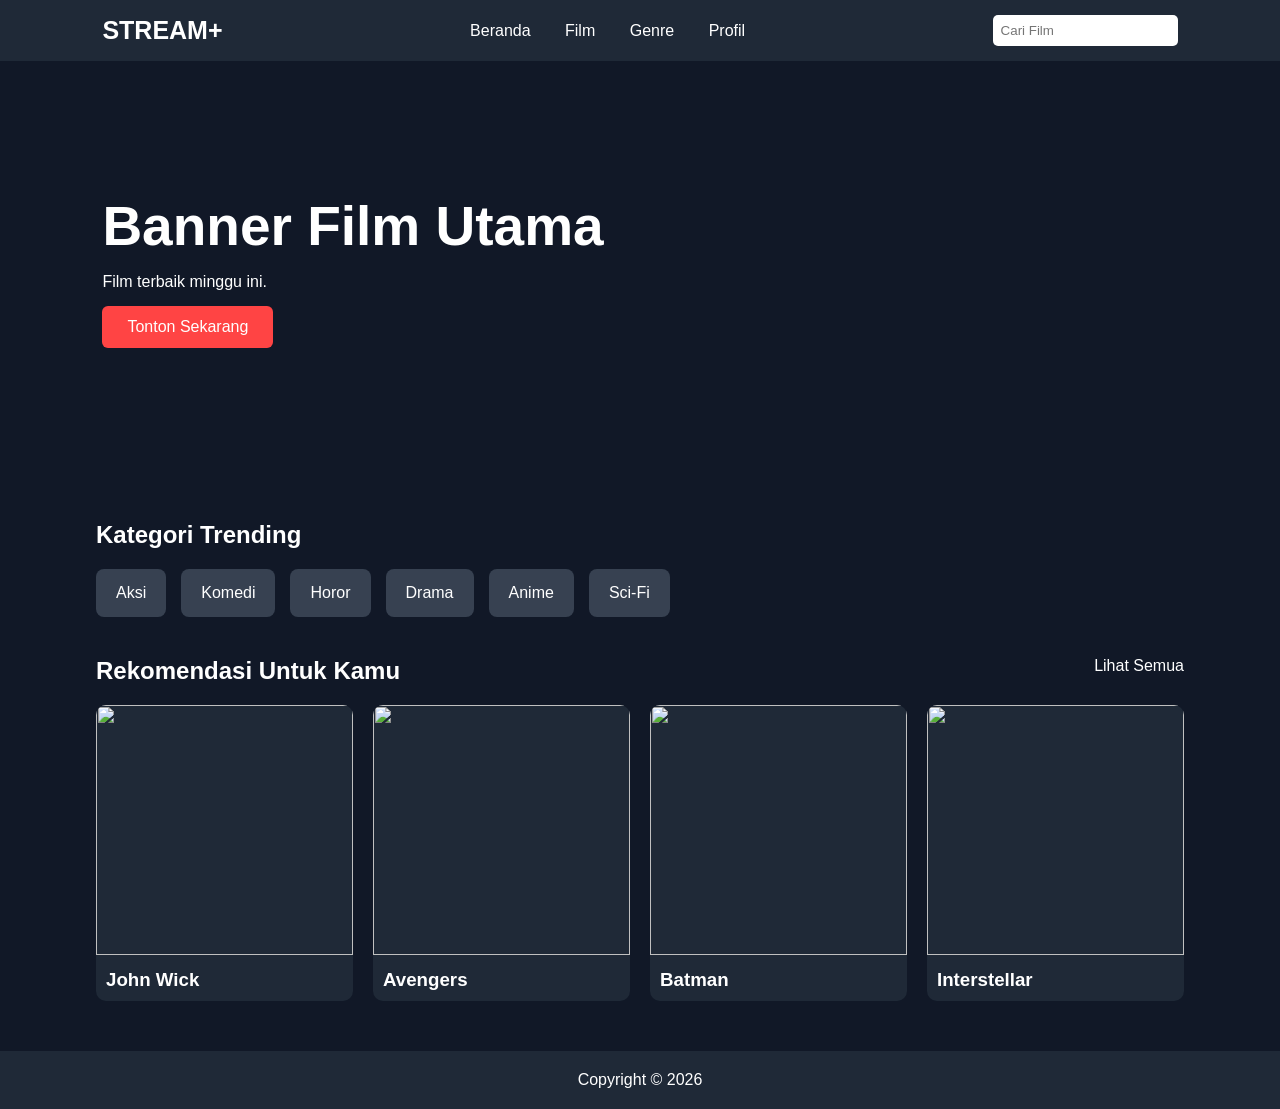
==== index.html @ 58c723fd "Add Files" ====
<!DOCTYPE html>
<html>

<head>
    <title>Streaming Film</title>

    <link rel="stylesheet" href="style.css">
</head>

<body>

<header>

<div class="logo">STREAM+</div>

<nav>

<a href="index.html">Beranda</a>

<a href="film.html">Film</a>

<a href="genre.html">Genre</a>

<a href="profile.html">Profil</a>

</nav>

<div class="search">
<input type="text" placeholder="Cari Film">
</div>

</header>


<div class="banner">

<div>

<h1>Banner Film Utama</h1>

<p>Film terbaik minggu ini.</p>

<a href="film.html" class="btn">Tonton Sekarang</a>

</div>

</div>


<div class="container">

<section>

<div class="section-title">

<h2>Kategori Trending</h2>

</div>

<div class="genre-list">

<div class="genre">Aksi</div>

<div class="genre">Komedi</div>

<div class="genre">Horor</div>

<div class="genre">Drama</div>

<div class="genre">Anime</div>

<div class="genre">Sci-Fi</div>

</div>

</section>

<section>

<div class="section-title">

<h2>Rekomendasi Untuk Kamu</h2>

<a href="film.html">Lihat Semua</a>

</div>

<div class="cards">

<div class="card">
<img src="images/film1.jpg">
<h3>John Wick</h3>
</div>

<div class="card">
<img src="images/film2.jpg">
<h3>Avengers</h3>
</div>

<div class="card">
<img src="images/film3.jpg">
<h3>Batman</h3>
</div>

<div class="card">
<img src="images/film1.jpg">
<h3>Interstellar</h3>
</div>

</div>

</section>

</div>

<footer>

Copyright © 2026

</footer>

</body>
</html>
---- style.css ----
*{
    margin:0;
    padding:0;
    box-sizing:border-box;
    font-family:Arial, Helvetica, sans-serif;
}

body{
    background:#111827;
    color:white;
}

a{
    text-decoration:none;
    color:white;
}

header{
    background:#1f2937;
    display:flex;
    justify-content:space-between;
    align-items:center;
    padding:15px 8%;
    position:sticky;
    top:0;
}

.logo{
    font-size:25px;
    font-weight:bold;
}

nav a{
    margin:0 15px;
    transition:.3s;
}

nav a:hover{
    color:#ff4444;
}

.search input{
    padding:8px;
    border:none;
    border-radius:5px;
}

.banner{
    width:100%;
    height:420px;
    background:url("../images/banner.jpg") center/cover;
    display:flex;
    align-items:center;
    padding-left:8%;
}

.banner h1{
    font-size:55px;
}

.banner p{
    margin:15px 0;
}

.btn{
    background:#ff4444;
    color:white;
    padding:12px 25px;
    border-radius:6px;
    display:inline-block;
}

.container{
    width:85%;
    margin:auto;
}

section{
    margin:40px 0;
}

.section-title{
    display:flex;
    justify-content:space-between;
    margin-bottom:20px;
}

.cards{
    display:grid;
    grid-template-columns:repeat(auto-fit,minmax(180px,1fr));
    gap:20px;
}

.card{
    background:#1f2937;
    border-radius:10px;
    overflow:hidden;
    transition:.3s;
}

.card:hover{
    transform:translateY(-8px);
}

.card img{
    width:100%;
    height:250px;
    object-fit:cover;
}

.card h3{
    padding:10px;
}

.genre-list{
    display:flex;
    gap:15px;
    flex-wrap:wrap;
}

.genre{
    background:#374151;
    padding:15px 20px;
    border-radius:8px;
}

footer{
    text-align:center;
    padding:20px;
    background:#1f2937;
    margin-top:50px;
}

.profile{
    width:85%;
    margin:50px auto;
    display:flex;
    gap:40px;
}

.profile img{
    width:180px;
    border-radius:50%;
}

.info h2{
    margin-bottom:10px;
}

.setting{
    margin-top:40px;
}

.setting div{
    background:#1f2937;
    margin:10px 0;
    padding:15px;
    border-radius:8px;
}

.genre-container{
    display:grid;
    grid-template-columns:repeat(auto-fit,minmax(180px,1fr));
    gap:20px;
    margin-top:30px;
}

.genre-card{
    background:#1f2937;
    padding:40px;
    border-radius:10px;
    text-align:center;
    font-size:22px;
    cursor:pointer;
    transition:.3s;
}

.genre-card:hover{
    background:#ff4444;
}

.poster{
    width:300px;
    border-radius:10px;
}

.detail{
    display:flex;
    gap:40px;
    margin-top:40px;
}

.detail-info h1{
    margin-bottom:20px;
}

.detail-info p{
    margin:15px 0;
}

.similar{
    display:grid;
    grid-template-columns:repeat(3,1fr);
    gap:20px;
}
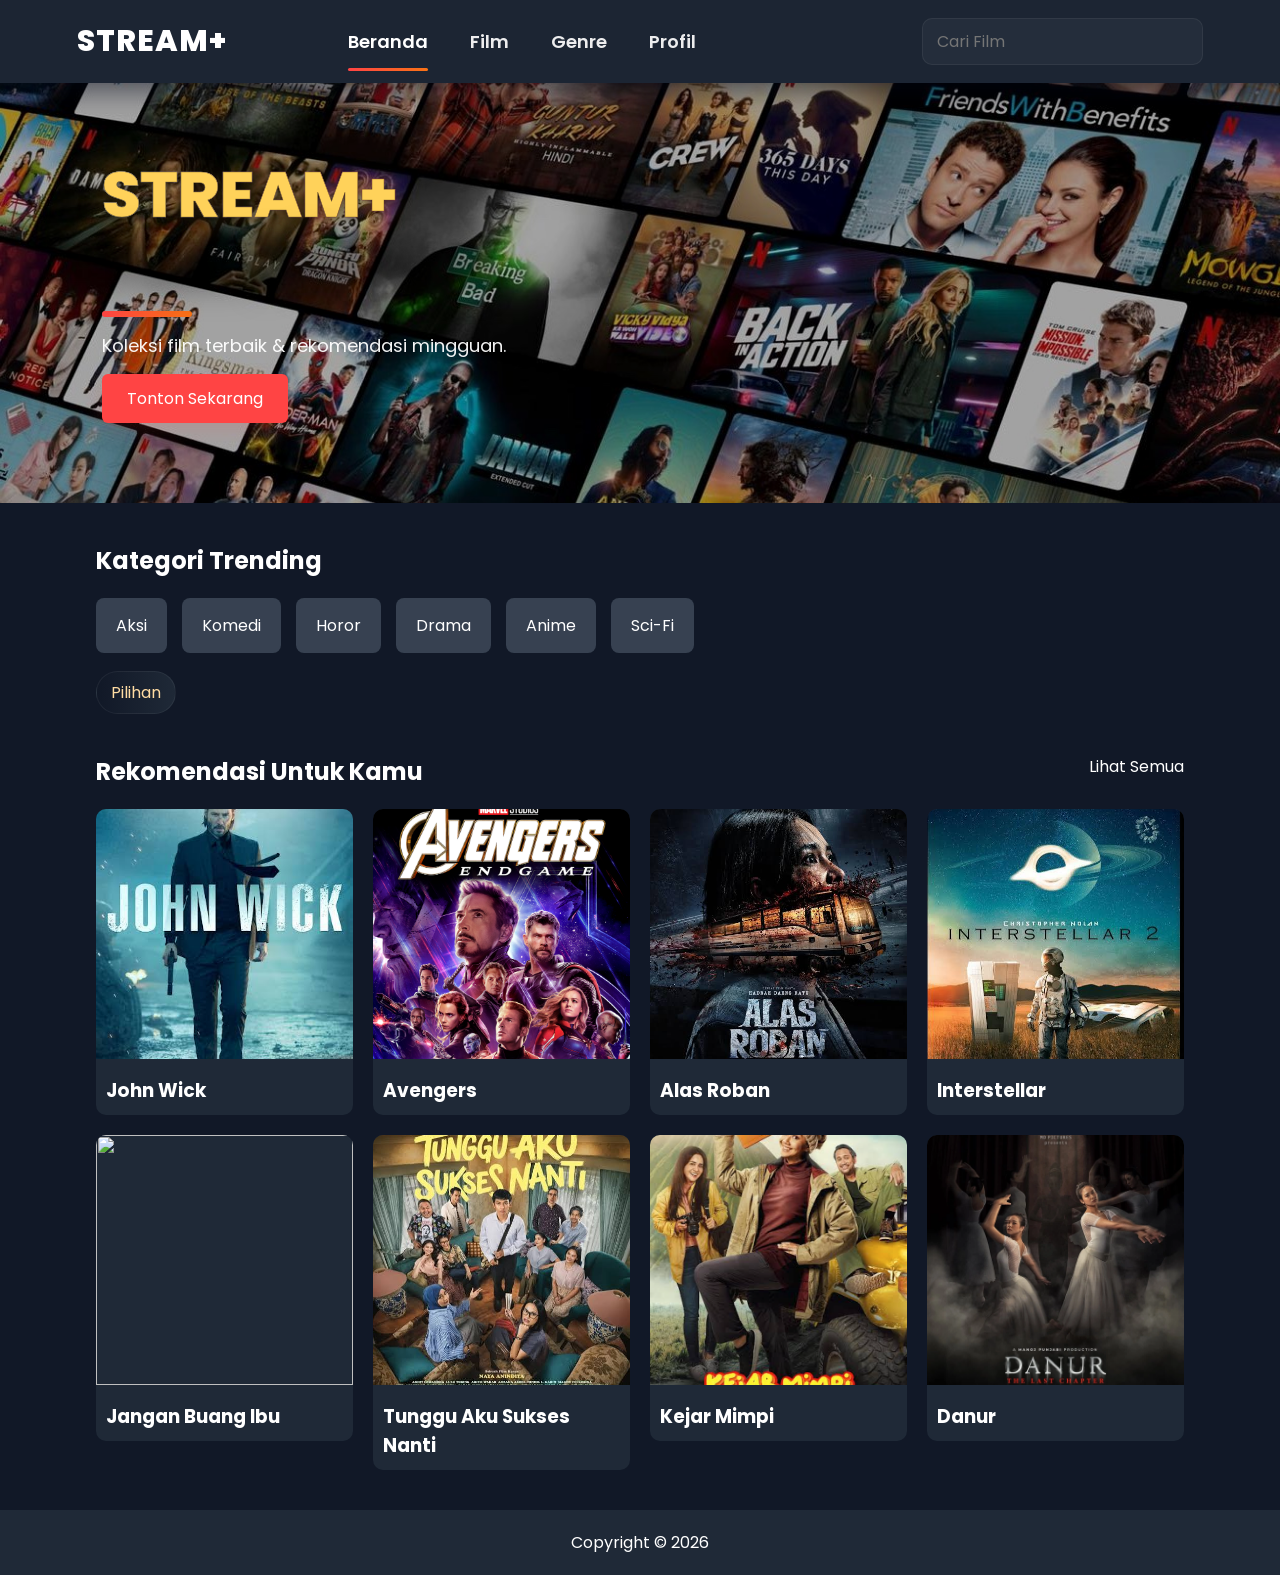
==== commit c2d6fa67: "Push semua perubahan prototipe.imk ke GitHub" ====
--- a/index.html
+++ b/index.html
@@ -4,6 +4,7 @@
 <head>
     <title>Streaming Film</title>
 
+    <link href="https://fonts.googleapis.com/css2?family=Bebas+Neue&family=Poppins:wght@400;600;800&display=swap" rel="stylesheet">
     <link rel="stylesheet" href="style.css">
 </head>
 
@@ -26,7 +27,12 @@
 </nav>
 
 <div class="search">
-<input type="text" placeholder="Cari Film">
+</div>
+
+    <div class="search">
+        <input id="site-search" type="text" placeholder="Cari Film">
+        <ul id="search-suggestions" class="search-suggestions" style="display:none;"></ul>
+    </div>
 </div>
 
 </header>
@@ -34,11 +40,13 @@
 
 <div class="banner">
 
-<div>
-
-<h1>Banner Film Utama</h1>
-
-<p>Film terbaik minggu ini.</p>
+<img src="banner.jpg" alt="Banner Film" class="banner-photo">
+
+<div class="banner-text">
+
+<h1 class="banner-title"><span class="stream-name">STREAM+</span> <span class="title-accent">Film Pilihan</span></h1>
+
+<p class="banner-sub">Koleksi film terbaik & rekomendasi mingguan.</p>
 
 <a href="film.html" class="btn">Tonton Sekarang</a>
 
@@ -59,19 +67,21 @@
 
 <div class="genre-list">
 
-<div class="genre">Aksi</div>
-
-<div class="genre">Komedi</div>
-
-<div class="genre">Horor</div>
-
-<div class="genre">Drama</div>
-
-<div class="genre">Anime</div>
-
-<div class="genre">Sci-Fi</div>
-
-</div>
+<a class="genre" href="genre.html?genre=Aksi">Aksi</a>
+
+<a class="genre" href="genre.html?genre=Komedi">Komedi</a>
+
+<a class="genre" href="genre.html?genre=Horor">Horor</a>
+
+<a class="genre" href="genre.html?genre=Drama">Drama</a>
+
+<a class="genre" href="genre.html?genre=Anime">Anime</a>
+
+<a class="genre" href="genre.html?genre=Sci-Fi">Sci-Fi</a>
+
+</div>
+
+<a href="genre.html" class="choice-link">Pilihan</a>
 
 </section>
 
@@ -85,31 +95,60 @@
 
 </div>
 
-<div class="cards">
-
-<div class="card">
-<img src="images/film1.jpg">
+<div class="cards cards-vertical">
+
+<a href="film.html?title=John%20Wick" class="card-link" data-title="John Wick" data-video="video/Johnwick.mp4"><div class="card">
+<img src="Johnwick.jpeg">
 <h3>John Wick</h3>
-</div>
-
-<div class="card">
-<img src="images/film2.jpg">
+</div></a>
+
+<a href="film.html?title=Avengers" class="card-link" data-title="Avengers" data-video="https://www.w3schools.com/html/mov_bbb.mp4"><div class="card">
+<img src="avenger.png">
 <h3>Avengers</h3>
-</div>
-
-<div class="card">
-<img src="images/film3.jpg">
-<h3>Batman</h3>
-</div>
-
-<div class="card">
-<img src="images/film1.jpg">
+</div></a>
+
+<a href="film.html?title=Alas%20Roban" class="card-link" data-title="Alas Roban" data-video="https://www.w3schools.com/html/mov_bbb.mp4"><div class="card">
+<img src="alasroban.jpeg">
+<h3>Alas Roban</h3>
+</div></a>
+
+<a href="film.html?title=Interstellar" class="card-link" data-title="Interstellar" data-video="https://www.w3schools.com/html/mov_bbb.mp4"><div class="card">
+<img src="interstelar.jpeg">
 <h3>Interstellar</h3>
-</div>
-
-</div>
-
-</section>
+</div></a>
+
+<a href="film.html?title=Extraction" class="card-link" data-title="Jangan Buang Ibu" data-video="video/Janganbuangibu.mp4"><div class="card">
+<img src="janganbuangibu.jpg">
+<h3>Jangan Buang Ibu</h3>
+</div></a>
+
+<a href="film.html?title=Avatar" class="card-link" data-title="Tunggu Aku Sukses Nanti" data-video="https://www.w3schools.com/html/mov_bbb.mp4"><div class="card">
+<img src="images/tunggusukses.jpeg">
+<h3>Tunggu Aku Sukses Nanti</h3>
+</div></a>
+
+<a href="film.html?title=The%20Conjuring" class="card-link" data-title="Kejar Mimpi" data-video="https://www.w3schools.com/html/mov_bbb.mp4"><div class="card">
+<img src="Kejarmimpi.jpg">
+<h3>Kejar Mimpi</h3>
+</div></a>
+
+<a href="film.html?title=Harry%20Potter" class="card-link" data-title="Danur" data-video="https://www.w3schools.com/html/mov_bbb.mp4"><div class="card">
+<img src="Danur.jpg">
+<h3>Danur</h3>
+</div></a>
+
+</div>
+
+<div id="home-player" class="player-section" style="display:none;">
+    <div class="player-header">
+        <h2 id="home-player-title">Now Playing</h2>
+        <button id="home-player-close" class="btn btn-ghost">Tutup</button>
+    </div>
+    <video id="home-film-video" controls preload="metadata" style="width:100%;border-radius:16px;background:#000;">
+        <source src="" type="video/mp4">
+        Browser Anda tidak mendukung pemutar video ini.
+    </video>
+</div>
 
 </div>
 
@@ -120,4 +159,103 @@
 </footer>
 
 </body>
-</html>+</html>
+
+<script>
+// Site-wide quick search suggestions
+const filmsIndex = [
+    {title:'John Wick', url:'film.html?title=John%20Wick'},
+    {title:'Avengers', url:'film.html?title=Avengers'},
+    {title:'Batman', url:'film.html?title=Batman'},
+    {title:'Interstellar', url:'film.html?title=Interstellar'},
+    {title:'Extraction', url:'film.html?title=Extraction'},
+    {title:'Fast Furious', url:'film.html?title=Fast%20Furious'},
+    {title:'The Raid', url:'film.html?title=The%20Raid'},
+    {title:'Mission Impossible', url:'film.html?title=Mission%20Impossible'},
+    {title:'Deadpool', url:'film.html?title=Deadpool'},
+    {title:'Superbad', url:'film.html?title=Superbad'},
+    {title:'21 Jump Street', url:'film.html?title=21%20Jump%20Street'},
+    {title:'The Conjuring', url:'film.html?title=The%20Conjuring'},
+    {title:'Insidious', url:'film.html?title=Insidious'},
+    {title:'The Notebook', url:'film.html?title=The%20Notebook'},
+    {title:'Avatar', url:'film.html?title=Avatar'},
+    {title:'Harry Potter', url:'film.html?title=Harry%20Potter'},
+    {title:'The Godfather', url:'film.html?title=The%20Godfather'},
+    {title:'Toy Story', url:'film.html?title=Toy%20Story'}
+];
+
+function attachSearchInput(){
+    const input = document.getElementById('site-search');
+    const sug = document.getElementById('search-suggestions');
+    if(!input || !sug) return;
+    let active = -1;
+    input.addEventListener('input', ()=>{
+        const v = input.value.trim().toLowerCase();
+        if(!v){ sug.style.display='none'; sug.innerHTML=''; return; }
+        const matches = filmsIndex.filter(f=>f.title.toLowerCase().includes(v)).slice(0,8);
+        sug.innerHTML = matches.map(m=>`<li tabindex="0" data-url="${m.url}">${m.title}</li>`).join('');
+        sug.style.display = matches.length? 'block':'none';
+        active = -1;
+    });
+    input.addEventListener('keydown',(e)=>{
+        const items = sug.querySelectorAll('li');
+        if(e.key === 'ArrowDown'){ e.preventDefault(); active = Math.min(active+1, items.length-1); updateActive(items, active); }
+        else if(e.key === 'ArrowUp'){ e.preventDefault(); active = Math.max(active-1, 0); updateActive(items, active); }
+        else if(e.key === 'Enter'){ e.preventDefault(); if(active>=0 && items[active]) window.location.href = items[active].dataset.url; else if(input.value.trim()) { window.location.href = 'film.html?title='+encodeURIComponent(input.value.trim()); } }
+        else if(e.key === 'Escape'){ sug.style.display='none'; }
+    });
+    sug.addEventListener('click',(ev)=>{
+        const li = ev.target.closest('li');
+        if(!li) return; window.location.href = li.dataset.url;
+    });
+    function updateActive(items, idx){ items.forEach(i=>i.classList.remove('active')); if(items[idx]) items[idx].classList.add('active'); }
+}
+
+document.addEventListener('DOMContentLoaded', attachSearchInput);
+</script>
+
+<script>
+(function(){
+    const links = document.querySelectorAll('.card-link[data-video]');
+    const playerSection = document.getElementById('home-player');
+    const playerTitle = document.getElementById('home-player-title');
+    const playerVideo = document.getElementById('home-film-video');
+    const playerSource = playerVideo.querySelector('source');
+    const closeBtn = document.getElementById('home-player-close');
+
+    function openPlayer(link){
+        const videoSrc = link.dataset.video;
+        const title = link.dataset.title || link.querySelector('h3')?.textContent || 'Film';
+        if(!videoSrc) return;
+        playerTitle.textContent = title;
+        playerSource.src = videoSrc;
+        playerVideo.load();
+        playerVideo.play().catch(()=>{});
+        playerSection.style.display = 'block';
+        playerSection.scrollIntoView({behavior:'smooth', block:'start'});
+    }
+
+    links.forEach(link=>{
+        link.addEventListener('click', (event)=>{
+            event.preventDefault();
+            openPlayer(link);
+        });
+    });
+    closeBtn.addEventListener('click', ()=>{
+        playerVideo.pause();
+        playerSection.style.display = 'none';
+    });
+})();
+</script>
+
+<script>
+// mark active nav link
+document.addEventListener('DOMContentLoaded', ()=>{
+    const path = window.location.pathname.split('/').pop() || 'index.html';
+    document.querySelectorAll('nav a').forEach(a=>{
+        const href = a.getAttribute('href');
+        if(href === path || (href === 'index.html' && path === '')) a.classList.add('active');
+        if(href === path) a.classList.add('active');
+    });
+});
+</script>
--- a/style.css
+++ b/style.css
@@ -2,13 +2,34 @@
     margin:0;
     padding:0;
     box-sizing:border-box;
-    font-family:Arial, Helvetica, sans-serif;
+    font-family:'Poppins', Arial, Helvetica, sans-serif;
 }
 
 body{
     background:#111827;
     color:white;
-}
+    min-height:100vh;
+    display:flex;
+    flex-direction:column;
+}
+
+/* Background specific to profile page */
+.profile-page{
+    position:relative;
+    background:linear-gradient(135deg,#071428 0%,#0b1220 60%,#041021 100%);
+    background-image: linear-gradient(135deg,#071428 0%,#0b1220 60%,#041021 100%), repeating-linear-gradient(45deg, rgba(255,255,255,0.02) 0 2px, transparent 2px 8px);
+    background-blend-mode:overlay,normal;
+    background-size:cover;
+    min-height:100vh;
+}
+
+.profile-page .container{
+    background:linear-gradient(180deg, rgba(255,255,255,0.02), rgba(255,255,255,0.01));
+    padding:28px;
+    border-radius:14px;
+    overflow:hidden;
+}
+
 
 a{
     text-decoration:none;
@@ -16,50 +37,197 @@
 }
 
 header{
-    background:#1f2937;
+    background:rgba(31,41,55,0.85);
+    backdrop-filter:blur(6px);
     display:flex;
     justify-content:space-between;
     align-items:center;
-    padding:15px 8%;
+    padding:18px 6%;
     position:sticky;
     top:0;
+    z-index:60;
+    box-shadow:0 6px 30px rgba(2,6,23,0.6);
 }
 
 .logo{
-    font-size:25px;
-    font-weight:bold;
+    font-size:30px;
+    font-weight:800;
+    letter-spacing:1px;
+    color:linear-gradient(90deg,#fff,#ffd25a);
+}
+
+nav{
+    display:flex;
+    gap:6px;
+    align-items:center;
 }
 
 nav a{
-    margin:0 15px;
-    transition:.3s;
-}
-
-nav a:hover{
-    color:#ff4444;
+    margin:0 6px;
+    padding:8px 12px;
+    border-radius:8px;
+    font-size:18px;
+    font-weight:600;
+    color:rgba(255,255,255,0.92);
+    position:relative;
+    transition:transform .18s ease, color .18s ease;
+}
+
+nav a::after{
+    content:'';
+    position:absolute;
+    left:12px;
+    right:12px;
+    height:3px;
+    bottom:-8px;
+    background:linear-gradient(90deg,#ff4444,#f97316);
+    transform:scaleX(0);
+    transform-origin:left center;
+    transition:transform .25s ease, opacity .25s ease;
+    opacity:0;
+    border-radius:6px;
+}
+
+nav a:hover{transform:translateY(-3px); color:#fff;}
+
+nav a:hover::after{transform:scaleX(1); opacity:1}
+
+nav a.active{color:#fff;}
+
+nav a.active::after{transform:scaleX(1); opacity:1}
+
+@media(max-width:760px){
+    .logo{font-size:24px}
+    nav a{font-size:15px;padding:6px 8px}
 }
 
 .search input{
-    padding:8px;
+    padding:10px 14px;
     border:none;
-    border-radius:5px;
+    border-radius:10px;
+    font-size:16px;
+    width:clamp(180px,22vw,420px);
+    min-width:160px;
+    outline:none;
+    background:rgba(255,255,255,0.04);
+    color:#ffffff;
+    border:1px solid rgba(255,255,255,0.06);
+}
+
+/* search suggestions dropdown */
+.search{
+    position:relative;
+}
+
+.search-suggestions{
+    position:absolute;
+    top:calc(100% + 8px);
+    left:0;
+    width:100%;
+    background:linear-gradient(180deg,#0f1724,#111827);
+    border:1px solid rgba(255,255,255,0.06);
+    border-radius:8px;
+    box-shadow:0 8px 30px rgba(2,6,23,0.6);
+    z-index:50;
+    max-height:280px;
+    overflow:auto;
+}
+
+.search-suggestions li{
+    list-style:none;
+    padding:10px 12px;
+    cursor:pointer;
+    color:#e6eef8;
+    border-bottom:1px solid rgba(255,255,255,0.02);
+}
+
+.search-suggestions li:hover,
+.search-suggestions li.active{
+    background:rgba(255,68,68,0.08);
+    color:#fff;
+}
+
+.highlight{
+    box-shadow:0 0 0 4px rgba(255,68,68,0.08) inset, 0 12px 30px rgba(0,0,0,0.6);
+    transform:translateY(-6px);
 }
 
 .banner{
+    position:relative;
     width:100%;
     height:420px;
-    background:url("../images/banner.jpg") center/cover;
+    background:#000;
     display:flex;
     align-items:center;
     padding-left:8%;
-}
-
-.banner h1{
-    font-size:55px;
-}
-
-.banner p{
+    overflow:hidden;
+}
+
+.banner-photo{
+    position:absolute;
+    inset:0;
+    width:100%;
+    height:100%;
+    object-fit:cover;
+    opacity:0.85;
+}
+
+.banner-text{
+    position:relative;
+    z-index:1;
+    max-width:560px;
+}
+
+.banner-title{
+    font-size:clamp(32px,5vw,64px);
+    font-weight:800;
+    line-height:1;
+    background:linear-gradient(90deg,#ffffff 0%,#ff7a7a 50%,#ffd25a 100%);
+    -webkit-background-clip:text;
+    background-clip:text;
+    color:transparent;
+    text-shadow:0 8px 30px rgba(0,0,0,0.6);
+    letter-spacing:-1px;
+    margin:0;
+    display:inline-block;
+}
+
+.banner-title{font-family:'Bebas Neue', 'Poppins', sans-serif;}
+
+.title-accent{
+    display:inline-block;
+    transform:translateY(-4px);
+}
+
+/* make STREAM+ in banner stand out */
+.stream-name{
+    color:#ffd25a !important;
+    -webkit-text-stroke:0.6px rgba(0,0,0,0.45);
+    text-shadow:0 8px 30px rgba(255,183,77,0.18), 0 2px 8px rgba(0,0,0,0.6);
+    display:inline-block;
+}
+
+.banner-title::after{
+    content:"";
+    display:block;
+    height:6px;
+    width:90px;
+    background:linear-gradient(90deg,#ff4444,#f97316);
+    border-radius:999px;
+    margin-top:14px;
+    animation:glowSlide 3s infinite;
+}
+
+@keyframes glowSlide{
+    0%{transform:translateX(-12px);opacity:0}
+    50%{transform:translateX(0);opacity:1}
+    100%{transform:translateX(12px);opacity:0}
+}
+
+.banner-sub{
     margin:15px 0;
+    color:rgba(255,255,255,0.95);
+    font-size:18px;
 }
 
 .btn{
@@ -68,7 +236,11 @@
     padding:12px 25px;
     border-radius:6px;
     display:inline-block;
-}
+    box-shadow:0 8px 20px rgba(255,68,68,0.15);
+    transition:transform .18s ease, box-shadow .18s ease;
+}
+
+.btn:hover{transform:translateY(-4px);box-shadow:0 16px 30px rgba(255,68,68,0.2);}
 
 .container{
     width:85%;
@@ -87,8 +259,20 @@
 
 .cards{
     display:grid;
-    grid-template-columns:repeat(auto-fit,minmax(180px,1fr));
+    grid-template-columns:repeat(4,minmax(180px,1fr));
     gap:20px;
+}
+
+@media (max-width: 1024px) {
+    .cards{
+        grid-template-columns:repeat(2,minmax(180px,1fr));
+    }
+}
+
+@media (max-width: 640px) {
+    .cards{
+        grid-template-columns:1fr;
+    }
 }
 
 .card{
@@ -124,23 +308,139 @@
     border-radius:8px;
 }
 
+.choice-link{
+    display:inline-block;
+    margin-top:18px;
+    background:linear-gradient(90deg,#111827,#1f2937);
+    color:#ffdca3;
+    padding:8px 14px;
+    border-radius:999px;
+    border:1px solid rgba(255,255,255,0.06);
+    transition:transform .15s ease, box-shadow .15s ease;
+}
+
+.choice-link:hover{transform:translateY(-3px);box-shadow:0 8px 20px rgba(0,0,0,0.5);}
+
+.card-link{display:block;text-decoration:none;color:inherit;}
+
 footer{
     text-align:center;
     padding:20px;
     background:#1f2937;
-    margin-top:50px;
+    margin-top:auto;
+}
+
+.bottom-marquee{
+    overflow:hidden;
+    background:rgba(255,255,255,0.05);
+    border:1px solid rgba(255,255,255,0.08);
+    border-radius:999px;
+    margin:30px 0 10px;
+    padding:12px 18px;
+    position:relative;
+}
+
+.profile-page > .bottom-marquee{
+    margin-top:auto;
+    width:85%;
+    margin-left:auto;
+    margin-right:auto;
+}
+
+.marquee-track{
+    display:inline-flex;
+    gap:3rem;
+    white-space:nowrap;
+    animation:marquee 22s linear infinite;
+}
+
+.marquee-track span{
+    color:#e5e7eb;
+    font-size:0.95rem;
+    letter-spacing:0.02em;
+}
+
+@keyframes marquee{
+    0%{transform:translateX(0);}
+    100%{transform:translateX(-50%);}
 }
 
 .profile{
-    width:85%;
+    width:90%;
     margin:50px auto;
-    display:flex;
-    gap:40px;
+    display:grid;
+    grid-template-columns:1.4fr 1.2fr;
+    gap:60px;
+    align-items:start;
+}
+
+.profile-main{
+    display:flex;
+    gap:36px;
+    align-items:flex-start;
+    min-width:0;
 }
 
 .profile img{
-    width:180px;
+    width:220px;
+    height:auto;
     border-radius:50%;
+    object-fit:cover;
+}
+
+.recommendation-panel{
+    background:#111827;
+    border:1px solid rgba(255,255,255,0.08);
+    border-radius:20px;
+    padding:22px;
+    display:flex;
+    flex-direction:column;
+    gap:16px;
+    max-width:420px;
+    justify-self:end;
+    margin-left:auto;
+}
+
+.recommendation-panel h3{
+    margin:0;
+    font-size:1.15rem;
+    color:#fff;
+}
+
+.recommendation-card{
+    display:flex;
+    gap:12px;
+    background:rgba(255,255,255,0.04);
+    border:1px solid rgba(255,255,255,0.08);
+    border-radius:16px;
+    padding:10px;
+    align-items:center;
+    text-decoration:none;
+    color:inherit;
+    transition:transform .18s ease, background .18s ease;
+}
+
+.recommendation-card:hover{
+    transform:translateY(-2px);
+    background:rgba(255,255,255,0.08);
+}
+
+.recommendation-card img{
+    width:56px;
+    height:80px;
+    object-fit:cover;
+    border-radius:12px;
+}
+
+.recommendation-card h4{
+    margin:0 0 4px;
+    font-size:0.92rem;
+}
+
+.recommendation-card p{
+    margin:0;
+    color:rgba(229,231,235,0.8);
+    font-size:0.9rem;
 }
 
 .info h2{
@@ -157,6 +457,10 @@
     padding:15px;
     border-radius:8px;
 }
+
+/* Make profile action items look clickable */
+.setting div{cursor:pointer;transition:transform .12s ease, background .12s ease}
+.setting div:hover{transform:translateY(-4px);background:#111827}
 
 .genre-container{
     display:grid;
@@ -179,10 +483,45 @@
     background:#ff4444;
 }
 
+.genre-card a{
+    color:inherit;
+    text-decoration:none;
+    display:block;
+    width:100%;
+    height:100%;
+}
+
 .poster{
     width:300px;
     border-radius:10px;
 }
+
+/* Profile / Modal styles */
+.auth-actions{display:flex;gap:12px;justify-content:flex-end;margin:20px 0}
+.btn-outline{background:transparent;border:1px solid rgba(255,255,255,0.12);color:#fff;padding:8px 14px;border-radius:8px}
+.btn-ghost{background:transparent;color:#ffdca3;border:1px dashed rgba(255,255,255,0.04);padding:8px 12px;border-radius:8px}
+
+.profile{display:flex;gap:24px;align-items:center}
+.profile img{width:280px;height:auto;border-radius:50%;object-fit:cover}
+
+/* explicit avatar class for guest/profile images */
+.avatar-large{width:clamp(180px,28vw,280px);height:auto;border-radius:50%;object-fit:cover}
+.profile .info{max-width:640px}
+.profile.reveal{animation:popIn .6s cubic-bezier(.2,.9,.28,1) both}
+@keyframes popIn{0{opacity:0;transform:translateY(8px) scale(.98)}100{opacity:1;transform:none}}
+
+.modal{position:fixed;inset:0;display:flex;align-items:center;justify-content:center;background:linear-gradient(rgba(2,6,23,0.6),rgba(2,6,23,0.85));opacity:0;pointer-events:none;transition:opacity .18s ease;z-index:120}
+.modal.open{opacity:1;pointer-events:auto}
+.modal-panel{width:420px;background:linear-gradient(180deg,#0b1220,#0f1724);padding:22px;border-radius:12px;box-shadow:0 30px 80px rgba(2,6,23,0.7);position:relative;border:1px solid rgba(255,255,255,0.04);color:#e6eef8}
+.modal-panel h3{margin:0 0 12px 0;font-size:20px}
+.modal-panel label{display:block;margin:10px 0}
+.modal-panel input{width:100%;padding:10px;border-radius:8px;border:1px solid rgba(255,255,255,0.06);background:rgba(255,255,255,0.02);color:#fff}
+.modal-actions{display:flex;gap:10px;justify-content:flex-end;margin-top:14px}
+.modal-close{position:absolute;right:10px;top:8px;background:transparent;border:none;color:#9aa6b2;font-size:18px}
+.login-success{display:flex;flex-direction:column;align-items:center;gap:10px;margin-top:8px;color:#bbf7d0}
+.login-success svg{display:block}
+
+.highlight{box-shadow:0 0 0 4px rgba(255,68,68,0.08) inset, 0 12px 30px rgba(0,0,0,0.6);transform:translateY(-6px)}
 
 .detail{
     display:flex;
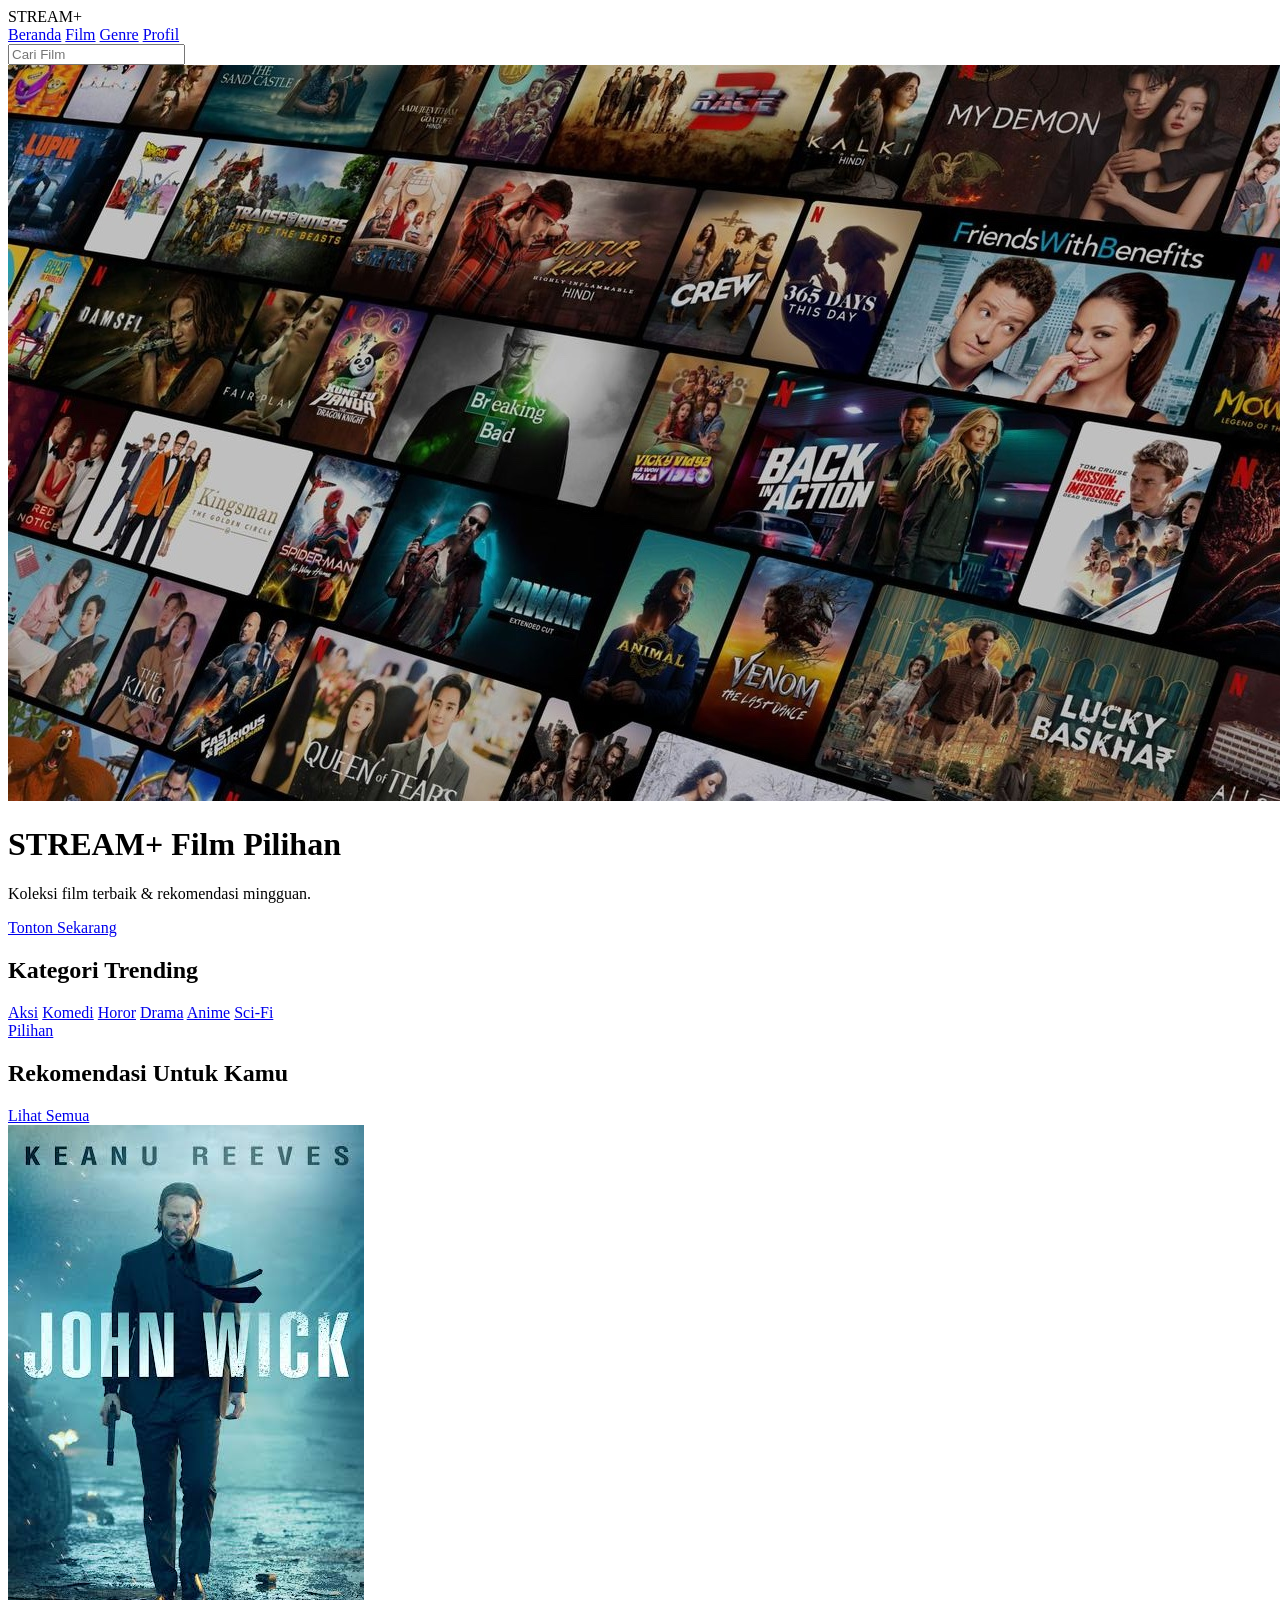
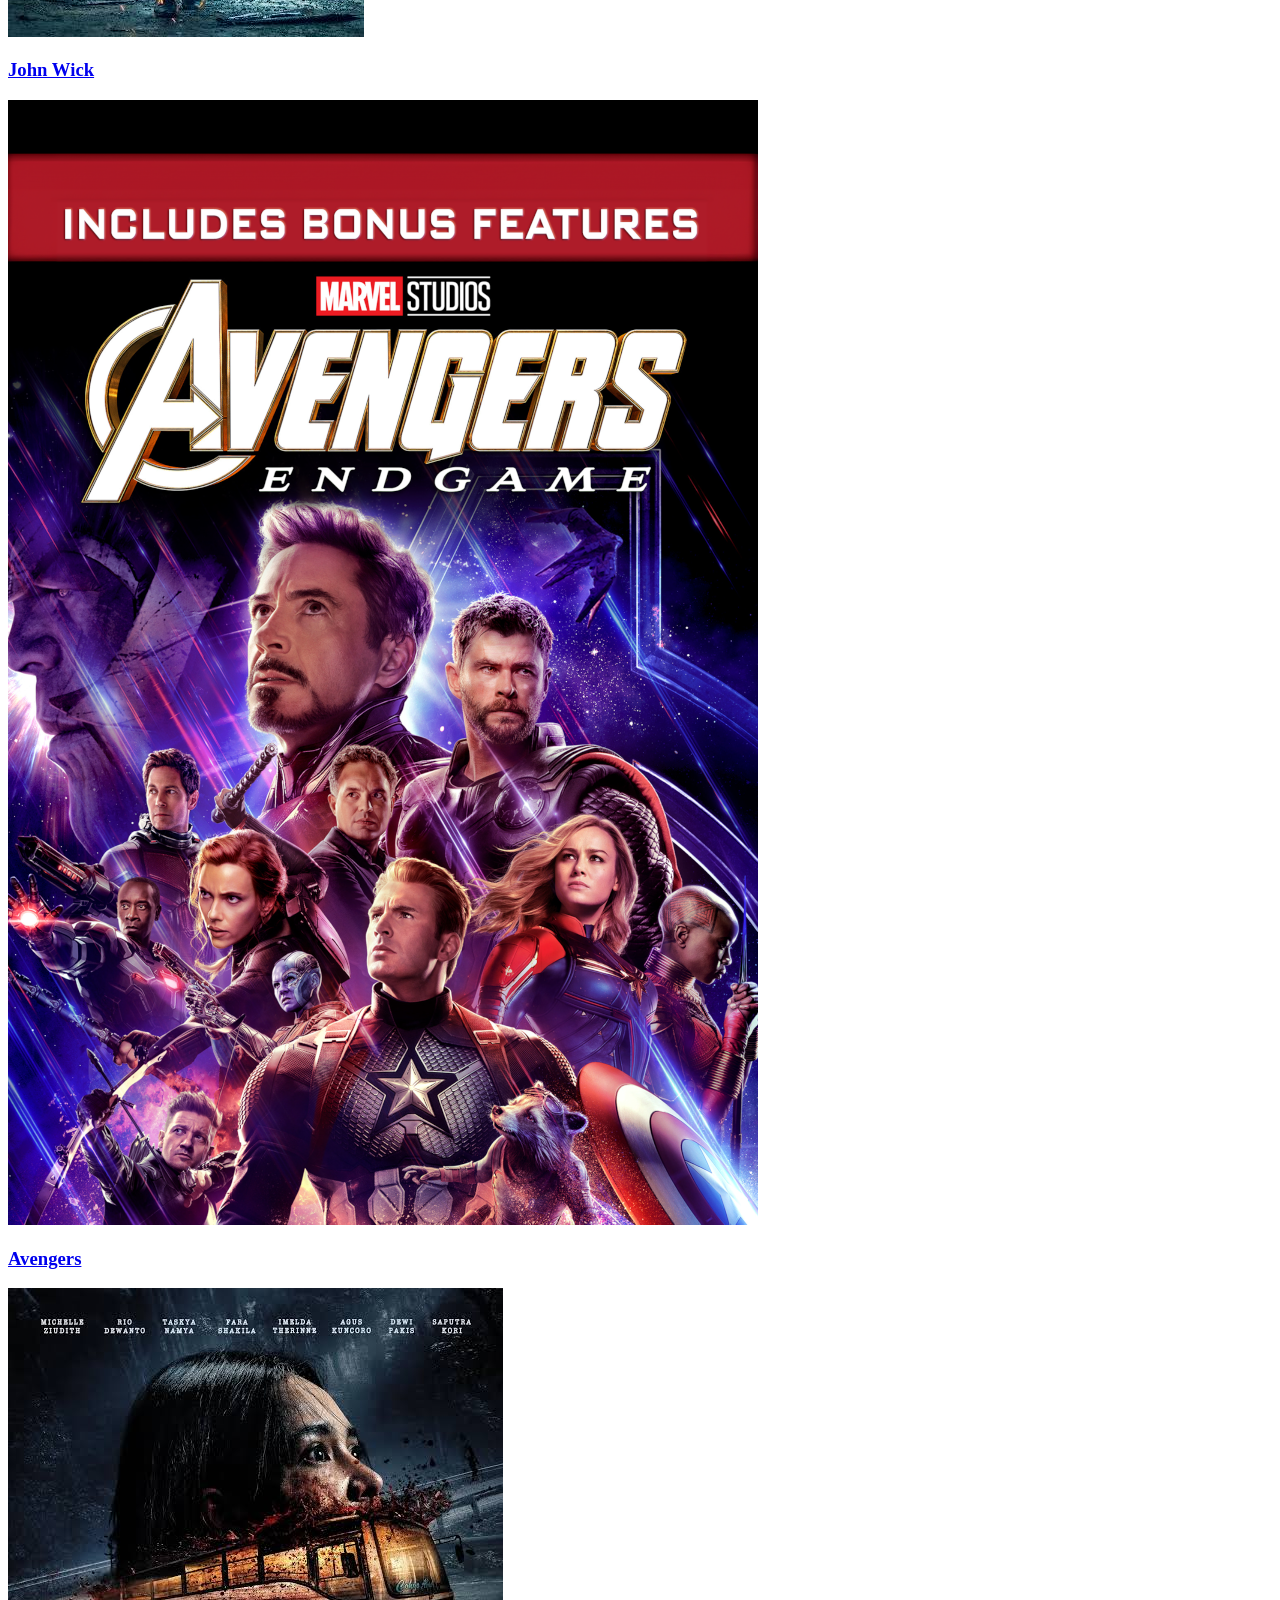
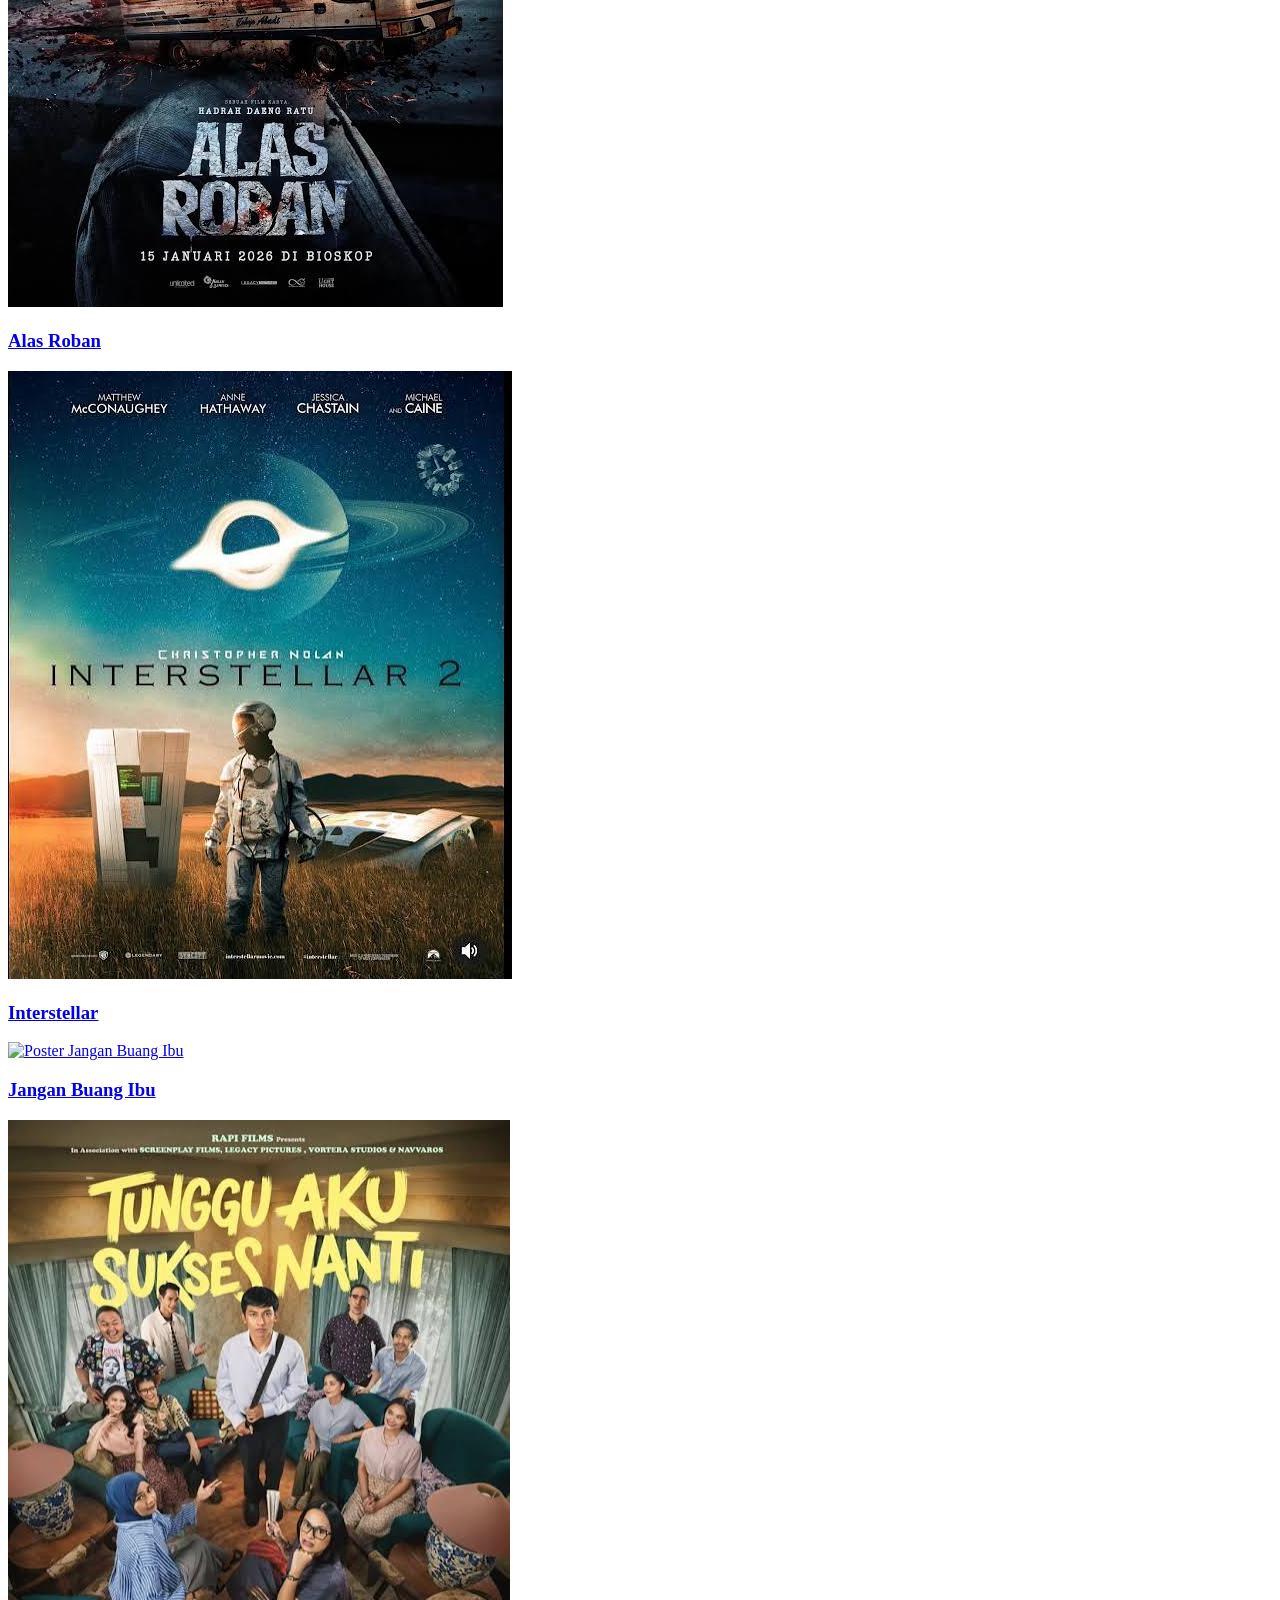
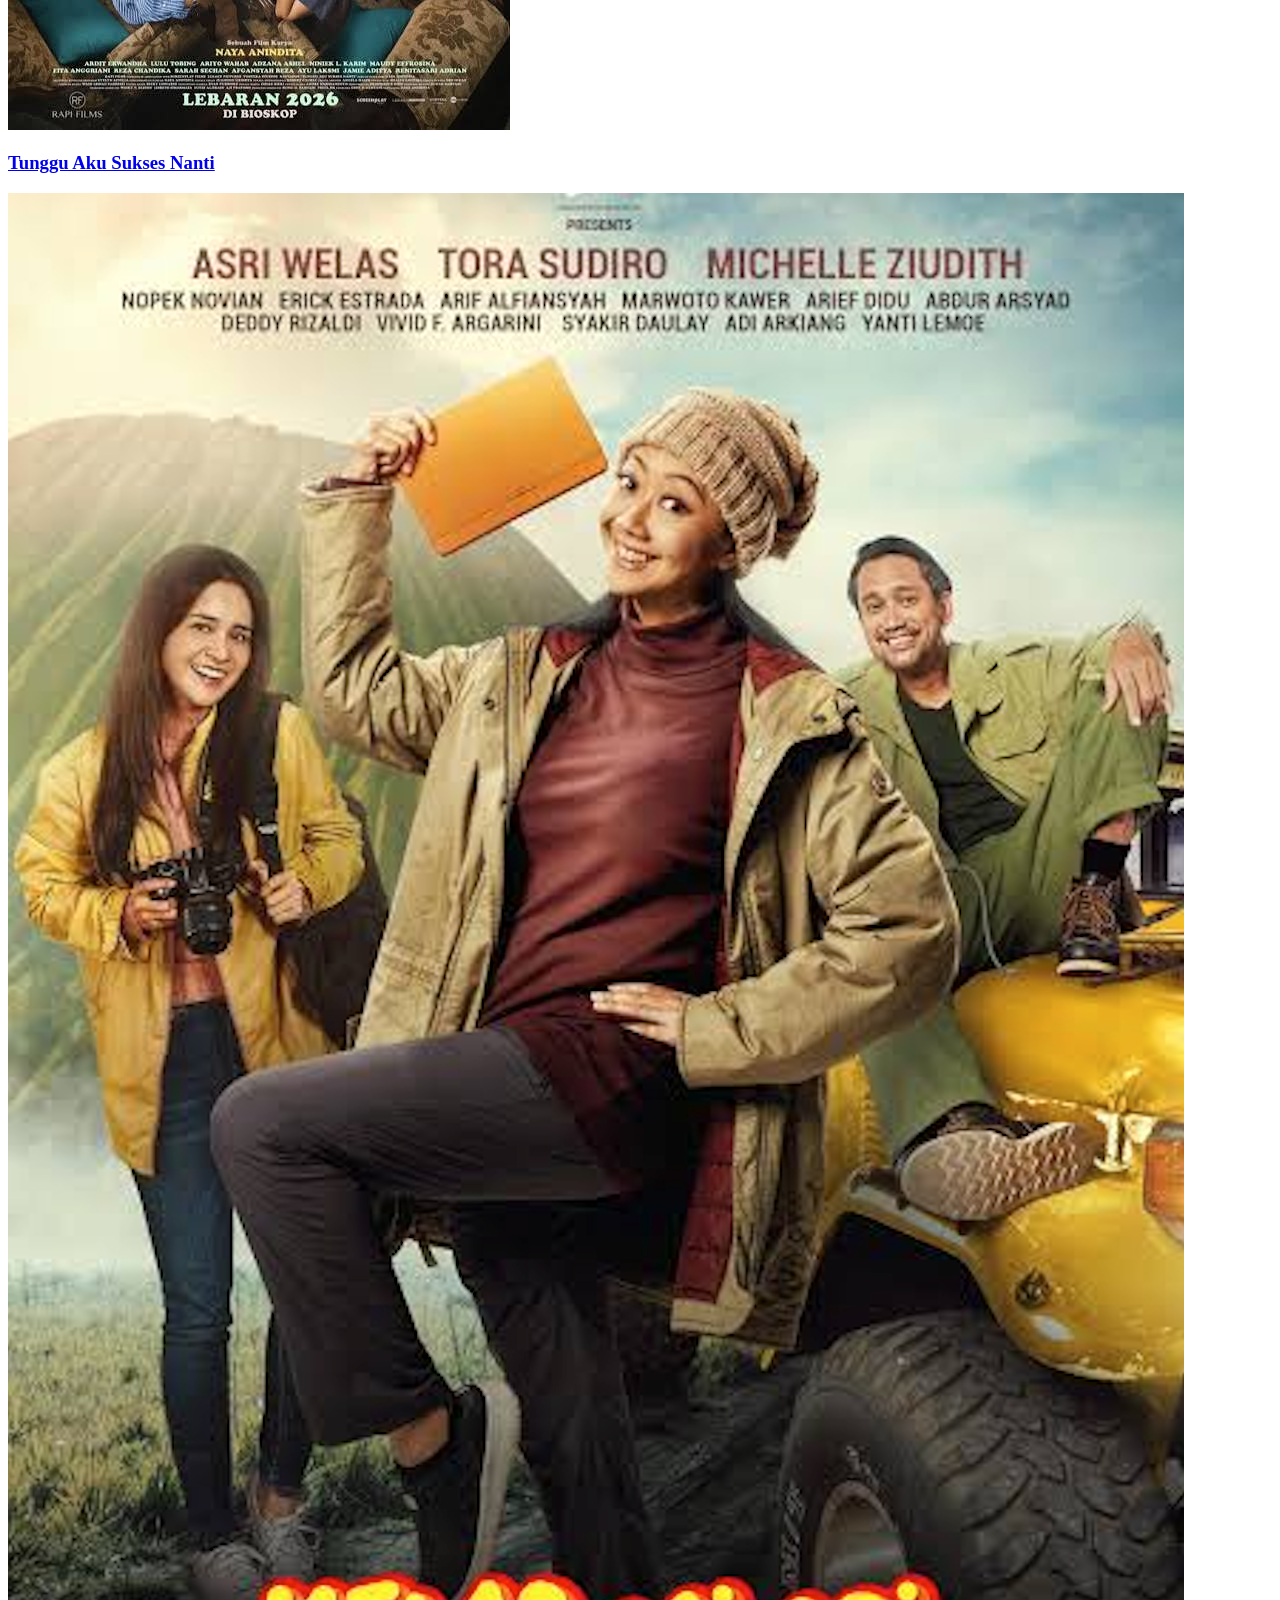
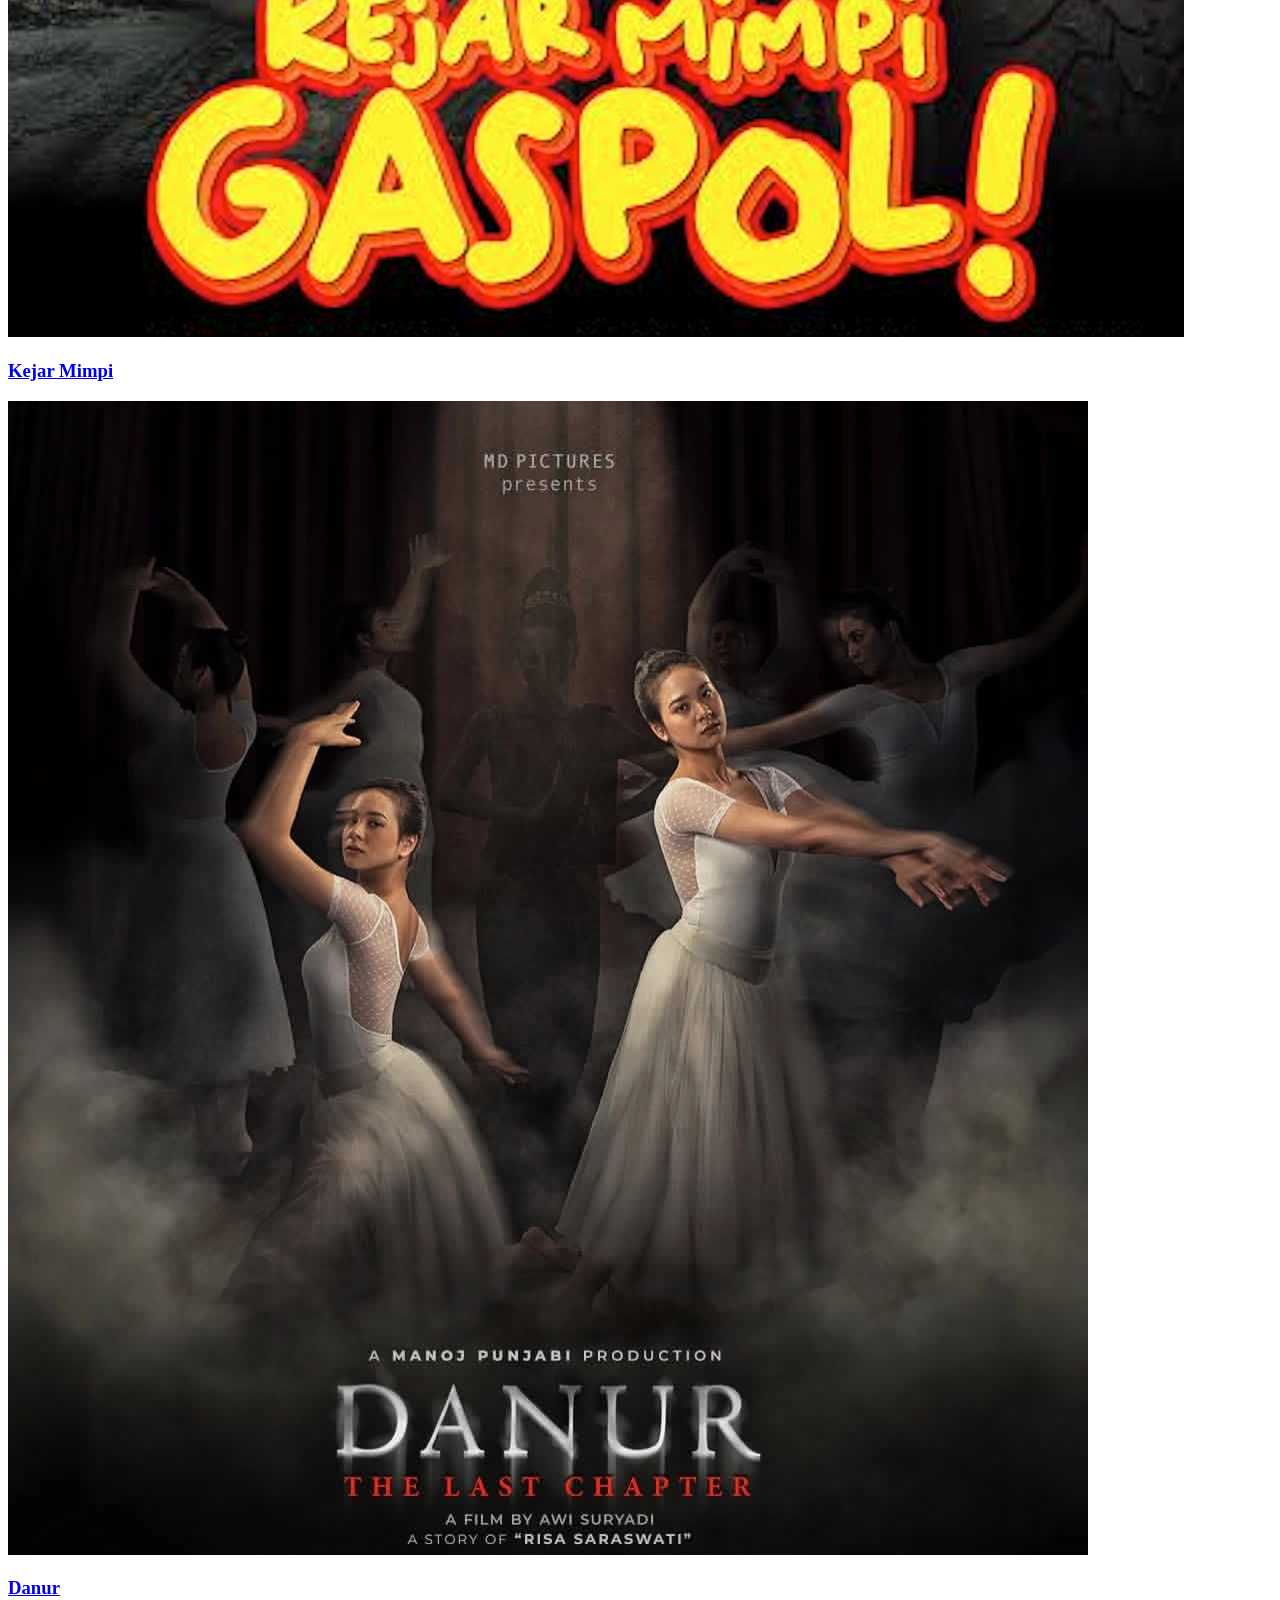
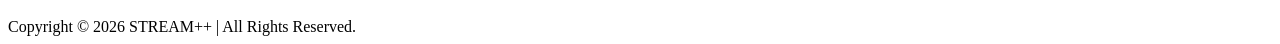
==== commit 4a4a6b26: "Feat: Tambah Halaman dan Perbaikan" ====
--- a/index.html
+++ b/index.html
@@ -2,7 +2,10 @@
 <html>
 
 <head>
-    <title>Streaming Film</title>
+    <meta charset="UTF-8">
+    <meta name="viewport" content="width=device-width, initial-scale=1.0">
+    <meta name="description" content="STREAM+ adalah website streaming film modern.">
+    <title>STREAM+ | Streaming Film</title>
 
     <link href="https://fonts.googleapis.com/css2?family=Bebas+Neue&family=Poppins:wght@400;600;800&display=swap" rel="stylesheet">
     <link rel="stylesheet" href="style.css">
@@ -13,149 +16,109 @@
 <header>
 
 <div class="logo">STREAM+</div>
-
 <nav>
-
-<a href="index.html">Beranda</a>
-
-<a href="film.html">Film</a>
-
-<a href="genre.html">Genre</a>
-
-<a href="profile.html">Profil</a>
-
+    <a href="index.html">Beranda</a>
+    <a href="film.html">Film</a>
+    <a href="genre.html">Genre</a>
+    <a href="profile.html">Profil</a>
 </nav>
 
 <div class="search">
+    <input id="site-search" type="text" placeholder="Cari Film">
+    <ul id="search-suggestions" class="search-suggestions" style="display:none;"></ul>
 </div>
 
-    <div class="search">
-        <input id="site-search" type="text" placeholder="Cari Film">
-        <ul id="search-suggestions" class="search-suggestions" style="display:none;"></ul>
+</header>
+
+<div class="banner">
+    <img src="assets/images/banner.jpg" alt="Banner STREAM+" class="banner-photo" loading="lazy">
+    <div class="banner-text">
+        <h1 class="banner-title"><span class="stream-name">STREAM+</span> <span class="title-accent">Film Pilihan</span></h1>
+        <p class="banner-sub">Koleksi film terbaik & rekomendasi mingguan.</p>
+        <a href="film.html" class="btn">Tonton Sekarang</a>
     </div>
 </div>
 
-</header>
-
-
-<div class="banner">
-
-<img src="banner.jpg" alt="Banner Film" class="banner-photo">
-
-<div class="banner-text">
-
-<h1 class="banner-title"><span class="stream-name">STREAM+</span> <span class="title-accent">Film Pilihan</span></h1>
-
-<p class="banner-sub">Koleksi film terbaik & rekomendasi mingguan.</p>
-
-<a href="film.html" class="btn">Tonton Sekarang</a>
-
+<div class="container">
+    <section>
+        <div class="section-title">
+        <h2>Kategori Trending</h2>
+    </div>
+
+    <div class="genre-list">
+        <a class="genre" href="genre.html?genre=Aksi">Aksi</a>
+        <a class="genre" href="genre.html?genre=Komedi">Komedi</a>
+        <a class="genre" href="genre.html?genre=Horor">Horor</a>
+        <a class="genre" href="genre.html?genre=Drama">Drama</a>
+        <a class="genre" href="genre.html?genre=Anime">Anime</a>
+        <a class="genre" href="genre.html?genre=Sci-Fi">Sci-Fi</a>
+    </div>
+    <a href="genre.html" class="choice-link">Pilihan</a>
+    </section>
+
+    <section>
+        <div class="section-title">
+            <h2>Rekomendasi Untuk Kamu</h2>
+            <a href="film.html">Lihat Semua</a>
+        </div>
+
+        <div class="cards cards-vertical">
+            <a href="film.html?title=John%20Wick" class="card-link" data-title="John Wick" data-video="assets/video/Johnwick.mp4"><div class="card">
+            <img src="assets/images/Johnwick.jpeg" alt="Poster John Wick" loading="lazy">
+                <h3>John Wick</h3>
+            </div></a>
+
+            <a href="film.html?title=Avengers" class="card-link" data-title="Avengers" data-video="https://www.w3schools.com/html/mov_bbb.mp4"><div class="card">
+            <img src="assets/images/avenger.png" alt="Poster Avengers" loading="lazy">
+                <h3>Avengers</h3>
+            </div></a>
+
+            <a href="film.html?title=Alas%20Roban" class="card-link" data-title="Alas Roban" data-video="https://www.w3schools.com/html/mov_bbb.mp4"><div class="card">
+            <img src="assets/images/alasroban.jpeg" alt="Poster Alas Roban" loading="lazy">
+                <h3>Alas Roban</h3>
+            </div></a>
+
+            <a href="film.html?title=Interstellar" class="card-link" data-title="Interstellar" data-video="https://www.w3schools.com/html/mov_bbb.mp4"><div class="card">
+            <img src="assets/images/interstelar.jpeg" alt="Poster Interstellar" loading="lazy">
+                <h3>Interstellar</h3>
+            </div></a>
+
+            <a href="film.html?title=Extraction" class="card-link" data-title="Jangan Buang Ibu" data-video="assets/video/Janganbuangibu.mp4"><div class="card">
+            <img src="assets/images/janganbuangibu.jpg" alt="Poster Jangan Buang Ibu" loading="lazy">
+                <h3>Jangan Buang Ibu</h3>
+            </div></a>
+
+            <a href="film.html?title=Avatar" class="card-link" data-title="Tunggu Aku Sukses Nanti" data-video="https://www.w3schools.com/html/mov_bbb.mp4"><div class="card">
+            <img src="assets/images/tunggusukses.jpeg" alt="Poster Tunggu Aku Sukses Nanti" loading="lazy">
+                <h3>Tunggu Aku Sukses Nanti</h3>
+            </div></a>
+
+            <a href="film.html?title=The%20Conjuring" class="card-link" data-title="Kejar Mimpi" data-video="https://www.w3schools.com/html/mov_bbb.mp4"><div class="card">
+            <img src="assets/images/Kejarmimpi.jpg" alt="Poster Kejar Mimpi" loading="lazy">
+                <h3>Kejar Mimpi</h3>
+            </div></a>
+
+            <a href="film.html?title=Harry%20Potter" class="card-link" data-title="Danur" data-video="https://www.w3schools.com/html/mov_bbb.mp4"><div class="card">
+            <img src="assets/images/Danur.jpg" alt="Poster Danur" loading="lazy">
+                <h3>Danur</h3>
+            </div></a>
+        </div>
+    </section>
+
+    <div id="home-player" class="player-section" style="display:none;">
+        <div class="player-header">
+            <h2 id="home-player-title">Now Playing</h2>
+            <button id="home-player-close" class="btn btn-ghost">Tutup</button>
+        </div>
+        <video id="home-film-video" controls preload="metadata" style="width:100%;border-radius:16px;background:#000;">
+            <source src="" type="video/mp4">
+            Browser Anda tidak mendukung pemutar video ini.
+        </video>
+    </div>
 </div>
 
-</div>
-
-
-<div class="container">
-
-<section>
-
-<div class="section-title">
-
-<h2>Kategori Trending</h2>
-
-</div>
-
-<div class="genre-list">
-
-<a class="genre" href="genre.html?genre=Aksi">Aksi</a>
-
-<a class="genre" href="genre.html?genre=Komedi">Komedi</a>
-
-<a class="genre" href="genre.html?genre=Horor">Horor</a>
-
-<a class="genre" href="genre.html?genre=Drama">Drama</a>
-
-<a class="genre" href="genre.html?genre=Anime">Anime</a>
-
-<a class="genre" href="genre.html?genre=Sci-Fi">Sci-Fi</a>
-
-</div>
-
-<a href="genre.html" class="choice-link">Pilihan</a>
-
-</section>
-
-<section>
-
-<div class="section-title">
-
-<h2>Rekomendasi Untuk Kamu</h2>
-
-<a href="film.html">Lihat Semua</a>
-
-</div>
-
-<div class="cards cards-vertical">
-
-<a href="film.html?title=John%20Wick" class="card-link" data-title="John Wick" data-video="video/Johnwick.mp4"><div class="card">
-<img src="Johnwick.jpeg">
-<h3>John Wick</h3>
-</div></a>
-
-<a href="film.html?title=Avengers" class="card-link" data-title="Avengers" data-video="https://www.w3schools.com/html/mov_bbb.mp4"><div class="card">
-<img src="avenger.png">
-<h3>Avengers</h3>
-</div></a>
-
-<a href="film.html?title=Alas%20Roban" class="card-link" data-title="Alas Roban" data-video="https://www.w3schools.com/html/mov_bbb.mp4"><div class="card">
-<img src="alasroban.jpeg">
-<h3>Alas Roban</h3>
-</div></a>
-
-<a href="film.html?title=Interstellar" class="card-link" data-title="Interstellar" data-video="https://www.w3schools.com/html/mov_bbb.mp4"><div class="card">
-<img src="interstelar.jpeg">
-<h3>Interstellar</h3>
-</div></a>
-
-<a href="film.html?title=Extraction" class="card-link" data-title="Jangan Buang Ibu" data-video="video/Janganbuangibu.mp4"><div class="card">
-<img src="janganbuangibu.jpg">
-<h3>Jangan Buang Ibu</h3>
-</div></a>
-
-<a href="film.html?title=Avatar" class="card-link" data-title="Tunggu Aku Sukses Nanti" data-video="https://www.w3schools.com/html/mov_bbb.mp4"><div class="card">
-<img src="images/tunggusukses.jpeg">
-<h3>Tunggu Aku Sukses Nanti</h3>
-</div></a>
-
-<a href="film.html?title=The%20Conjuring" class="card-link" data-title="Kejar Mimpi" data-video="https://www.w3schools.com/html/mov_bbb.mp4"><div class="card">
-<img src="Kejarmimpi.jpg">
-<h3>Kejar Mimpi</h3>
-</div></a>
-
-<a href="film.html?title=Harry%20Potter" class="card-link" data-title="Danur" data-video="https://www.w3schools.com/html/mov_bbb.mp4"><div class="card">
-<img src="Danur.jpg">
-<h3>Danur</h3>
-</div></a>
-
-</div>
-
-<div id="home-player" class="player-section" style="display:none;">
-    <div class="player-header">
-        <h2 id="home-player-title">Now Playing</h2>
-        <button id="home-player-close" class="btn btn-ghost">Tutup</button>
-    </div>
-    <video id="home-film-video" controls preload="metadata" style="width:100%;border-radius:16px;background:#000;">
-        <source src="" type="video/mp4">
-        Browser Anda tidak mendukung pemutar video ini.
-    </video>
-</div>
-
-</div>
-
 <footer>
-
-Copyright © 2026
-
+Copyright © 2026 STREAM++ | All Rights Reserved.
 </footer>
 
 </body>
--- a/style.css
+++ b/style.css
@@ -1,3 +1,5 @@
+@media(max-width:768px){
+
 *{
     margin:0;
     padding:0;
@@ -47,19 +49,25 @@
     top:0;
     z-index:60;
     box-shadow:0 6px 30px rgba(2,6,23,0.6);
+    flex-direction:column;
+    gap:15px;
 }
 
 .logo{
     font-size:30px;
     font-weight:800;
-    letter-spacing:1px;
-    color:linear-gradient(90deg,#fff,#ffd25a);
+    background:linear-gradient(90deg,#ffffff,#ffd54f);
+    -webkit-background-clip:text;
+    background-clip:text;
+    color:transparent;
 }
 
 nav{
+    flex-wrap:wrap;
     display:flex;
     gap:6px;
     align-items:center;
+    justify-content:center;
 }
 
 nav a{
@@ -112,6 +120,13 @@
     background:rgba(255,255,255,0.04);
     color:#ffffff;
     border:1px solid rgba(255,255,255,0.06);
+    width:100%;
+}
+
+.search input:focus{
+    border:1px solid #ff4444;
+    box-shadow:
+    0 0 15px rgba(255,68,68,.4);
 }
 
 /* search suggestions dropdown */
@@ -238,9 +253,16 @@
     display:inline-block;
     box-shadow:0 8px 20px rgba(255,68,68,0.15);
     transition:transform .18s ease, box-shadow .18s ease;
-}
-
-.btn:hover{transform:translateY(-4px);box-shadow:0 16px 30px rgba(255,68,68,0.2);}
+    transform:translateY(-4px);
+}
+
+.btn:hover{
+    cursor:pointer;
+    border:none;
+    font-weight:600;
+    transform:translateY(-4px);
+    box-shadow:0 16px 30px rgba(255,68,68,0.2);
+}
 
 .container{
     width:85%;
@@ -277,23 +299,32 @@
 
 .card{
     background:#1f2937;
-    border-radius:10px;
+    border-radius:12px;
     overflow:hidden;
+    cursor:pointer;
     transition:.3s;
+    box-shadow:0 8px 18px rgba(0,0,0,.3);
 }
 
 .card:hover{
-    transform:translateY(-8px);
+    transform:translateY(-8px) scale(1.03);
+    box-shadow:
+    0 20px 35px rgba(0,0,0,.45);
 }
 
 .card img{
     width:100%;
-    height:250px;
+    height:300px;
     object-fit:cover;
+    transition:.4s;
 }
 
 .card h3{
     padding:10px;
+}
+
+.card:hover img{
+    transform:scale(1.05);
 }
 
 .genre-list{
@@ -326,8 +357,11 @@
 footer{
     text-align:center;
     padding:20px;
-    background:#1f2937;
+    background:#0f172a;
     margin-top:auto;
+    border-top:
+    1px solid rgba(255,255,255,.08);
+
 }
 
 .bottom-marquee{
@@ -379,13 +413,6 @@
     gap:36px;
     align-items:flex-start;
     min-width:0;
-}
-
-.profile img{
-    width:220px;
-    height:auto;
-    border-radius:50%;
-    object-fit:cover;
 }
 
 .recommendation-panel{
@@ -470,17 +497,16 @@
 }
 
 .genre-card{
-    background:#1f2937;
-    padding:40px;
-    border-radius:10px;
-    text-align:center;
-    font-size:22px;
-    cursor:pointer;
     transition:.3s;
+    box-shadow:
+    0 8px 18px rgba(0,0,0,.25);
 }
 
 .genre-card:hover{
+    transform:translateY(-8px);
     background:#ff4444;
+    box-shadow:
+    0 20px 35px rgba(255,68,68,.35);
 }
 
 .genre-card a{
@@ -500,9 +526,6 @@
 .auth-actions{display:flex;gap:12px;justify-content:flex-end;margin:20px 0}
 .btn-outline{background:transparent;border:1px solid rgba(255,255,255,0.12);color:#fff;padding:8px 14px;border-radius:8px}
 .btn-ghost{background:transparent;color:#ffdca3;border:1px dashed rgba(255,255,255,0.04);padding:8px 12px;border-radius:8px}
-
-.profile{display:flex;gap:24px;align-items:center}
-.profile img{width:280px;height:auto;border-radius:50%;object-fit:cover}
 
 /* explicit avatar class for guest/profile images */
 .avatar-large{width:clamp(180px,28vw,280px);height:auto;border-radius:50%;object-fit:cover}
@@ -521,8 +544,6 @@
 .login-success{display:flex;flex-direction:column;align-items:center;gap:10px;margin-top:8px;color:#bbf7d0}
 .login-success svg{display:block}
 
-.highlight{box-shadow:0 0 0 4px rgba(255,68,68,0.08) inset, 0 12px 30px rgba(0,0,0,0.6);transform:translateY(-6px)}
-
 .detail{
     display:flex;
     gap:40px;
@@ -541,4 +562,39 @@
     display:grid;
     grid-template-columns:repeat(3,1fr);
     gap:20px;
+}
+
+.detail-page{
+    display:grid;
+    grid-template-columns:320px 1fr;
+    gap:40px;
+    margin-top:40px;
+}
+
+.detail-page img{
+    width:100%;
+    border-radius:15px;
+}
+
+.detail-page h1{
+    font-size:40px;
+    margin-bottom:15px;
+}
+
+.movie-meta span{
+    background:#1f2937;
+    padding:8px 16px;
+    border-radius:30px;
+}
+
+.movie-description{
+    margin-top:20px;
+    line-height:1.8;
+    color:#ddd;
+}
+
+.detail-buttons{
+    display:flex;
+    gap:15px;
+    margin-top:30px;
 }
